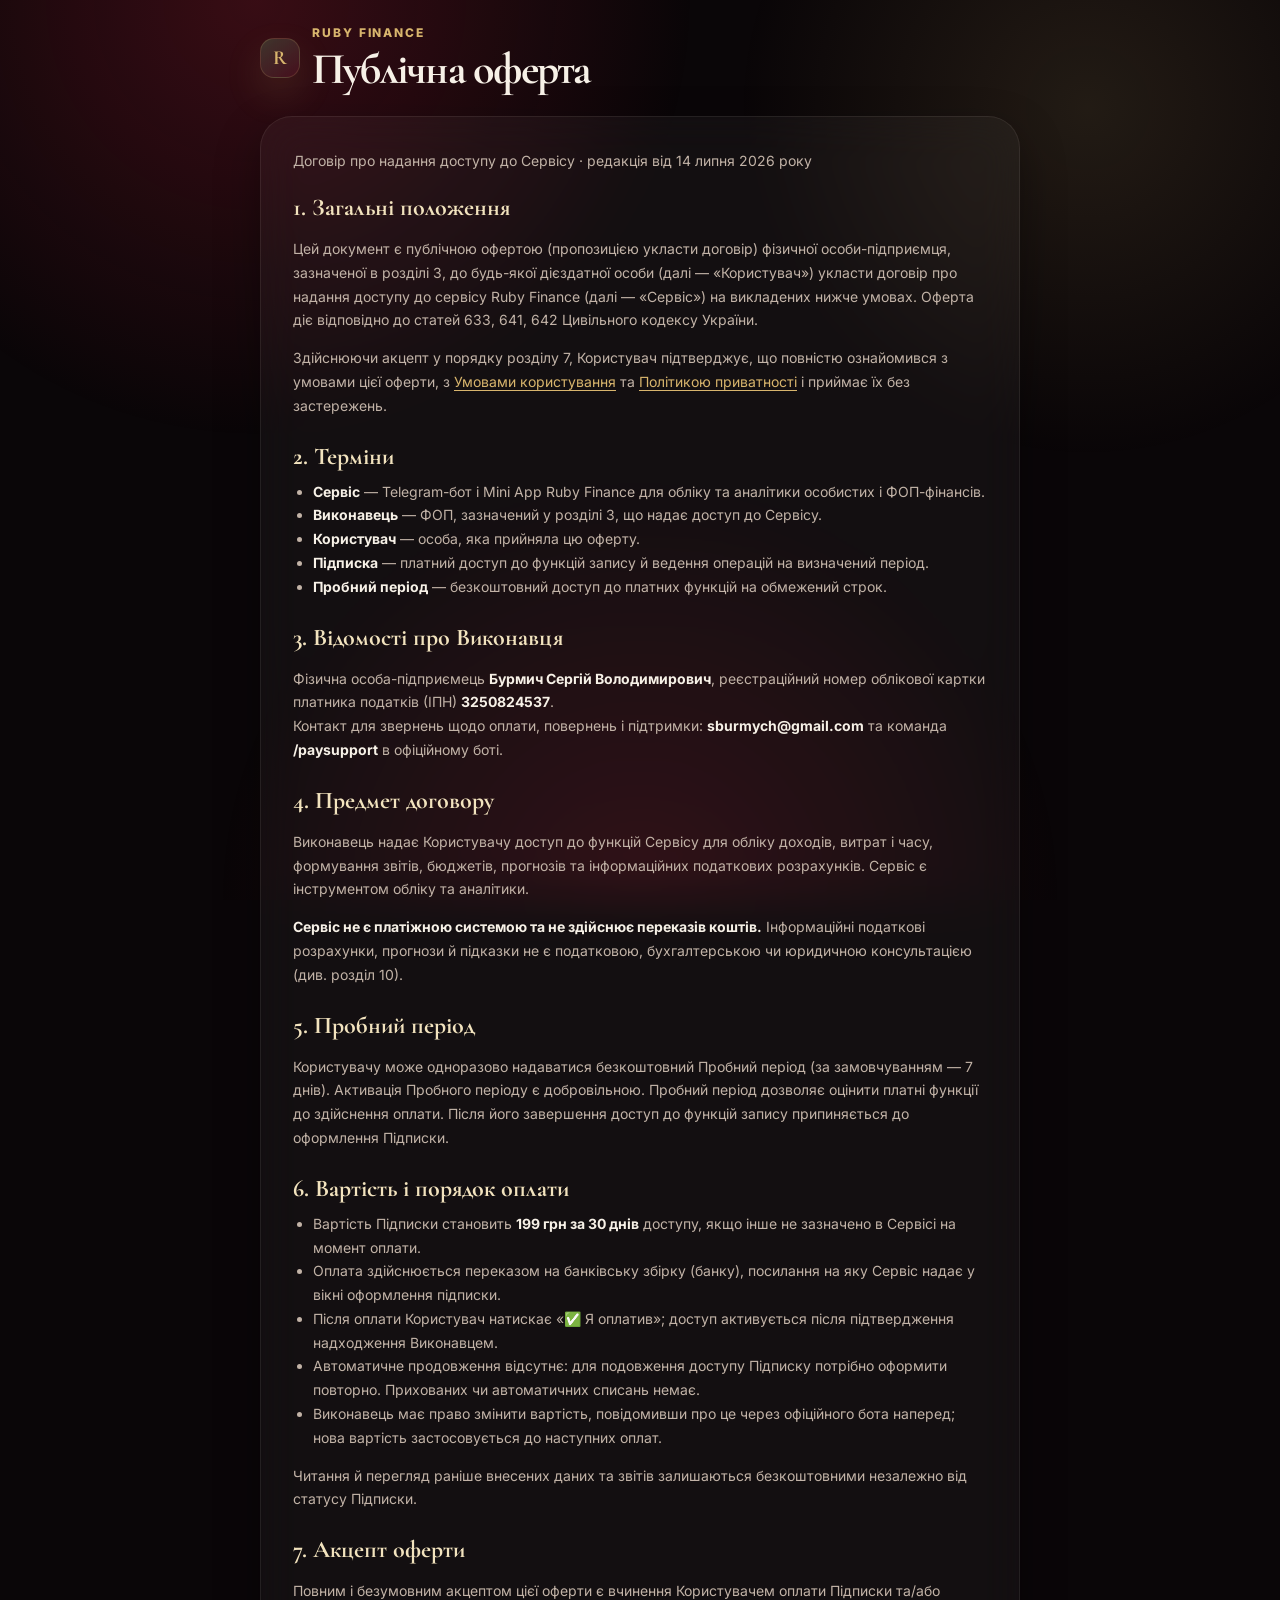
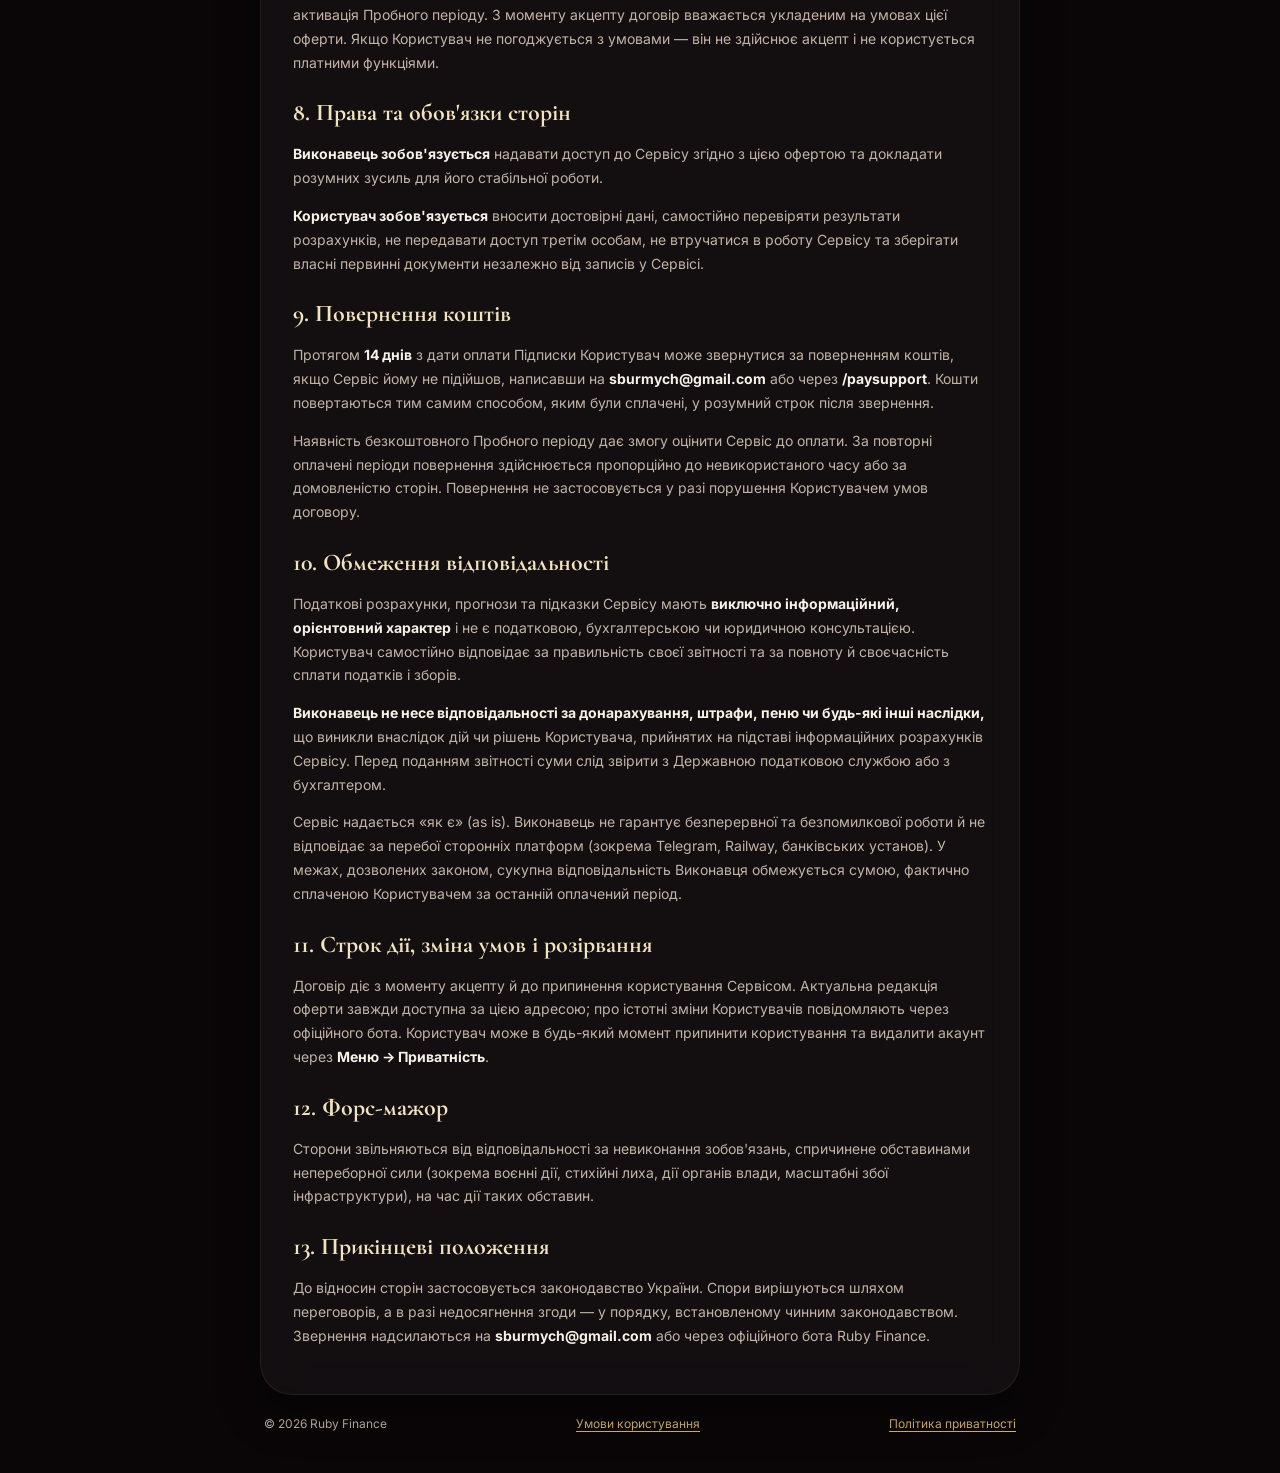
==== miniapp/offer.html @ 9d2286da "feat(legal): public offer + paid terms, /paysupport, and CI fix Launch-readiness P0 batch (all three" ====
<!doctype html>
<html lang="uk" data-theme="dark">
<head>
  <meta charset="utf-8" />
  <meta name="viewport" content="width=device-width, initial-scale=1, viewport-fit=cover" />
  <meta name="theme-color" content="#0A0608" />
  <title>Публічна оферта — Ruby Finance</title>
  <link rel="preconnect" href="https://fonts.googleapis.com" />
  <link rel="preconnect" href="https://fonts.gstatic.com" crossorigin />
  <link href="https://fonts.googleapis.com/css2?family=Cormorant+Garamond:wght@500;600;700&family=Inter:wght@500;600;700;800&display=swap" rel="stylesheet" />
  <link rel="stylesheet" href="./css/tokens.css" />
  <link rel="stylesheet" href="./css/components.css" />
  <link rel="stylesheet" href="./css/legal.css" />
</head>
<body class="legal-page">
  <main class="legal-shell">
    <header class="legal-header">
      <div class="brand"><div class="monogram" aria-hidden="true">R</div></div>
      <div>
        <div class="eyebrow">Ruby Finance</div>
        <h1>Публічна оферта</h1>
      </div>
    </header>

    <article class="panel legal-card">
      <p class="legal-meta">Договір про надання доступу до Сервісу · редакція від 14 липня 2026 року</p>

      <h2>1. Загальні положення</h2>
      <p>
        Цей документ є публічною офертою (пропозицією укласти договір) фізичної
        особи-підприємця, зазначеної в розділі 3, до будь-якої дієздатної особи
        (далі — «Користувач») укласти договір про надання доступу до сервісу
        Ruby Finance (далі — «Сервіс») на викладених нижче умовах. Оферта діє
        відповідно до статей 633, 641, 642 Цивільного кодексу України.
      </p>
      <p>
        Здійснюючи акцепт у порядку розділу 7, Користувач підтверджує, що
        повністю ознайомився з умовами цієї оферти, з <a href="/terms">Умовами
        користування</a> та <a href="/privacy">Політикою приватності</a> і
        приймає їх без застережень.
      </p>

      <h2>2. Терміни</h2>
      <ul>
        <li><strong>Сервіс</strong> — Telegram-бот і Mini App Ruby Finance для обліку та аналітики особистих і ФОП-фінансів.</li>
        <li><strong>Виконавець</strong> — ФОП, зазначений у розділі 3, що надає доступ до Сервісу.</li>
        <li><strong>Користувач</strong> — особа, яка прийняла цю оферту.</li>
        <li><strong>Підписка</strong> — платний доступ до функцій запису й ведення операцій на визначений період.</li>
        <li><strong>Пробний період</strong> — безкоштовний доступ до платних функцій на обмежений строк.</li>
      </ul>

      <h2>3. Відомості про Виконавця</h2>
      <p>
        Фізична особа-підприємець <strong>Бурмич Сергій Володимирович</strong>,
        реєстраційний номер облікової картки платника податків (ІПН)
        <strong>3250824537</strong>.<br />
        Контакт для звернень щодо оплати, повернень і підтримки:
        <strong>sburmych@gmail.com</strong> та команда <strong>/paysupport</strong> в офіційному боті.
      </p>

      <h2>4. Предмет договору</h2>
      <p>
        Виконавець надає Користувачу доступ до функцій Сервісу для обліку доходів,
        витрат і часу, формування звітів, бюджетів, прогнозів та інформаційних
        податкових розрахунків. Сервіс є інструментом обліку та аналітики.
      </p>
      <p>
        <strong>Сервіс не є платіжною системою та не здійснює переказів коштів.</strong>
        Інформаційні податкові розрахунки, прогнози й підказки не є податковою,
        бухгалтерською чи юридичною консультацією (див. розділ 10).
      </p>

      <h2>5. Пробний період</h2>
      <p>
        Користувачу може одноразово надаватися безкоштовний Пробний період
        (за замовчуванням — 7 днів). Активація Пробного періоду є добровільною.
        Пробний період дозволяє оцінити платні функції до здійснення оплати.
        Після його завершення доступ до функцій запису припиняється до
        оформлення Підписки.
      </p>

      <h2>6. Вартість і порядок оплати</h2>
      <ul>
        <li>Вартість Підписки становить <strong>199 грн за 30 днів</strong> доступу, якщо інше не зазначено в Сервісі на момент оплати.</li>
        <li>Оплата здійснюється переказом на банківську збірку (банку), посилання на яку Сервіс надає у вікні оформлення підписки.</li>
        <li>Після оплати Користувач натискає «✅ Я оплатив»; доступ активується після підтвердження надходження Виконавцем.</li>
        <li>Автоматичне продовження відсутнє: для подовження доступу Підписку потрібно оформити повторно. Прихованих чи автоматичних списань немає.</li>
        <li>Виконавець має право змінити вартість, повідомивши про це через офіційного бота наперед; нова вартість застосовується до наступних оплат.</li>
      </ul>
      <p>
        Читання й перегляд раніше внесених даних та звітів залишаються
        безкоштовними незалежно від статусу Підписки.
      </p>

      <h2>7. Акцепт оферти</h2>
      <p>
        Повним і безумовним акцептом цієї оферти є вчинення Користувачем
        оплати Підписки та/або активація Пробного періоду. З моменту акцепту
        договір вважається укладеним на умовах цієї оферти. Якщо Користувач не
        погоджується з умовами — він не здійснює акцепт і не користується
        платними функціями.
      </p>

      <h2>8. Права та обов'язки сторін</h2>
      <p><strong>Виконавець зобов'язується</strong> надавати доступ до Сервісу згідно з цією офертою та докладати розумних зусиль для його стабільної роботи.</p>
      <p><strong>Користувач зобов'язується</strong> вносити достовірні дані, самостійно перевіряти результати розрахунків, не передавати доступ третім особам, не втручатися в роботу Сервісу та зберігати власні первинні документи незалежно від записів у Сервісі.</p>

      <h2>9. Повернення коштів</h2>
      <p>
        Протягом <strong>14 днів</strong> з дати оплати Підписки Користувач може
        звернутися за поверненням коштів, якщо Сервіс йому не підійшов,
        написавши на <strong>sburmych@gmail.com</strong> або через
        <strong>/paysupport</strong>. Кошти повертаються тим самим способом, яким
        були сплачені, у розумний строк після звернення.
      </p>
      <p>
        Наявність безкоштовного Пробного періоду дає змогу оцінити Сервіс до
        оплати. За повторні оплачені періоди повернення здійснюється пропорційно
        до невикористаного часу або за домовленістю сторін. Повернення не
        застосовується у разі порушення Користувачем умов договору.
      </p>

      <h2>10. Обмеження відповідальності</h2>
      <p>
        Податкові розрахунки, прогнози та підказки Сервісу мають
        <strong>виключно інформаційний, орієнтовний характер</strong> і не є
        податковою, бухгалтерською чи юридичною консультацією. Користувач
        самостійно відповідає за правильність своєї звітності та за повноту й
        своєчасність сплати податків і зборів.
      </p>
      <p>
        <strong>Виконавець не несе відповідальності за донарахування, штрафи,
        пеню чи будь-які інші наслідки,</strong> що виникли внаслідок дій чи
        рішень Користувача, прийнятих на підставі інформаційних розрахунків
        Сервісу. Перед поданням звітності суми слід звірити з Державною
        податковою службою або з бухгалтером.
      </p>
      <p>
        Сервіс надається «як є» (as is). Виконавець не гарантує безперервної та
        безпомилкової роботи й не відповідає за перебої сторонніх платформ
        (зокрема Telegram, Railway, банківських установ). У межах, дозволених
        законом, сукупна відповідальність Виконавця обмежується сумою, фактично
        сплаченою Користувачем за останній оплачений період.
      </p>

      <h2>11. Строк дії, зміна умов і розірвання</h2>
      <p>
        Договір діє з моменту акцепту й до припинення користування Сервісом.
        Актуальна редакція оферти завжди доступна за цією адресою; про істотні
        зміни Користувачів повідомляють через офіційного бота. Користувач може
        в будь-який момент припинити користування та видалити акаунт через
        <strong>Меню → Приватність</strong>.
      </p>

      <h2>12. Форс-мажор</h2>
      <p>
        Сторони звільняються від відповідальності за невиконання зобов'язань,
        спричинене обставинами непереборної сили (зокрема воєнні дії, стихійні
        лиха, дії органів влади, масштабні збої інфраструктури), на час дії
        таких обставин.
      </p>

      <h2>13. Прикінцеві положення</h2>
      <p>
        До відносин сторін застосовується законодавство України. Спори
        вирішуються шляхом переговорів, а в разі недосягнення згоди — у
        порядку, встановленому чинним законодавством. Звернення надсилаються на
        <strong>sburmych@gmail.com</strong> або через офіційного бота Ruby Finance.
      </p>
    </article>

    <footer class="legal-footer">
      <span>© 2026 Ruby Finance</span>
      <a href="/terms">Умови користування</a>
      <a href="/privacy">Політика приватності</a>
    </footer>
  </main>
</body>
</html>
---- miniapp/css/tokens.css ----
/* Ruby Finance — Design Tokens
   Luxury fintech palette with deep crimson + champagne accents.
   Dark-first; light variant inverts via [data-theme="light"]. */

:root {
  color-scheme: dark;

  /* ── Brand palette ─────────────────────────────────────────── */
  --ruby-ink:        #0A0608;   /* obsidian black, app background */
  --ruby-graphite:   #14101A;   /* secondary surfaces            */
  --ruby-fog:        #1E1820;   /* tertiary surfaces             */
  --ruby-line:       rgba(216, 181, 109, 0.18);
  --ruby-line-soft:  rgba(247, 241, 231, 0.08);

  --ruby-oxblood:    #3A0B14;
  --ruby-burgundy:   #6E0F1F;
  --ruby-primary:    #9B1B30;   /* signature crimson — CTA       */
  --ruby-primary-hot:#C2243B;   /* hover/active state            */

  --ruby-gold:       #D8B56D;   /* champagne hairline accents    */
  --ruby-gold-soft:  #F2E3BE;
  --ruby-ivory:      #F7F1E7;   /* primary text                  */
  --ruby-muted:      #C2B3A7;   /* secondary text, WCAG AA       */
  --ruby-dim:        #9A8C83;   /* tertiary text, WCAG AA        */

  --ruby-success:    #6FB67E;
  --ruby-danger:     #D45A4F;
  --ruby-warning:    #E8B863;

  /* ── Brand-locked surface vars (ignore Telegram theme on purpose) ──
     Ruby Finance ships its own identity. We do NOT inherit
     --tg-theme-*-color, because that lets a user's bright iOS theme
     wash out the luxury palette in daylight. */
  --tg-bg:          var(--ruby-ink);
  --tg-bg-sec:      var(--ruby-graphite);
  --tg-text:        var(--ruby-ivory);
  --tg-hint:        var(--ruby-muted);
  --tg-link:        var(--ruby-gold);
  --tg-button:      var(--ruby-primary);
  --tg-button-text: var(--ruby-ivory);

  /* ── Typography ────────────────────────────────────────────── */
  --font-ui: -apple-system, BlinkMacSystemFont, "SF Pro Display",
             "Inter", "Segoe UI", "Roboto", system-ui, sans-serif;
  --font-display: "Cormorant Garamond", "Georgia", "Times New Roman", serif;
  --font-mono: "SF Mono", "JetBrains Mono", "Menlo", monospace;

  --fs-12: 12px;
  --fs-13: 13px;
  --fs-14: 14px;
  --fs-15: 15px;
  --fs-17: 17px;
  --fs-20: 20px;
  --fs-24: 24px;
  --fs-32: 32px;
  --fs-44: 44px;
  --touch-target: 44px;

  --lh-tight: 1.05;
  --lh-snug:  1.25;
  --lh-base:  1.5;

  --tracking-eyebrow: 0.16em;
  --tracking-tight:  -0.04em;
  --tracking-hero:   -0.06em;

  /* ── Spacing scale (4px base) ──────────────────────────────── */
  --sp-1: 4px;
  --sp-2: 8px;
  --sp-3: 12px;
  --sp-4: 16px;
  --sp-5: 20px;
  --sp-6: 24px;
  --sp-8: 32px;
  --sp-10: 40px;
  --sp-12: 48px;

  /* ── Radius ────────────────────────────────────────────────── */
  --r-sm:  10px;
  --r-md:  14px;
  --r-lg:  18px;
  --r-xl:  24px;
  --r-2xl: 32px;
  --r-pill: 999px;

  /* ── Shadows / depth ──────────────────────────────────────── */
  --shadow-card: 0 18px 44px rgba(0, 0, 0, 0.36);
  --shadow-gold: 0 16px 38px rgba(216, 181, 109, 0.14);
  --shadow-crimson: 0 18px 38px rgba(155, 27, 48, 0.36);
  --shadow-deep:  0 32px 88px rgba(0, 0, 0, 0.54);

  /* ── Motion ────────────────────────────────────────────────── */
  --ease-out: cubic-bezier(.22,.61,.36,1);
  --t-fast:  120ms;
  --t-base:  220ms;
  --t-slow:  360ms;

  /* ── Layout chrome ─────────────────────────────────────────── */
  --nav-h: 76px;
  --safe-top: env(safe-area-inset-top, 0px);
  --safe-bottom: env(safe-area-inset-bottom, 0px);
  /* Telegram fullscreen overlays its own Close / ⋯ controls on top of the app.
     telegram.js sets this to safeAreaInset.top + contentSafeAreaInset.top so
     our header clears them; falls back to the OS notch when not fullscreen. */
  --tg-top-inset: env(safe-area-inset-top, 0px);
}

/* Light mode is intentionally NOT supported — Ruby Finance is dark-only.
   Re-assert dark palette under any prefers-color-scheme so iOS daytime
   schedules can't bleach the app. */
@media (prefers-color-scheme: light) {
  :root {
    color-scheme: dark;
    --ruby-ink:        #0A0608;
    --ruby-graphite:   #14101A;
    --ruby-fog:        #1E1820;
    --ruby-line:       rgba(216, 181, 109, 0.18);
    --ruby-line-soft:  rgba(247, 241, 231, 0.08);
    --ruby-oxblood:    #3A0B14;
    --ruby-burgundy:   #6E0F1F;
    --ruby-primary:    #9B1B30;
    --ruby-primary-hot:#C2243B;
    --ruby-gold:       #D8B56D;
    --ruby-gold-soft:  #F2E3BE;
    --ruby-ivory:      #F7F1E7;
    --ruby-muted:      #C2B3A7;
    --ruby-dim:        #9A8C83;
  }
}
---- miniapp/css/components.css ----
/* Ruby Finance — Base components */

* { box-sizing: border-box; -webkit-tap-highlight-color: transparent; }
html, body { margin: 0; padding: 0; min-height: 100%; }
button, [role="button"] {
  min-width: var(--touch-target);
  min-height: var(--touch-target);
  touch-action: manipulation;
}
:where(button, a, input, select, textarea, [tabindex]):focus-visible {
  outline: 3px solid var(--ruby-gold-soft);
  outline-offset: 3px;
}
body {
  background: var(--ruby-ink);
  color: var(--ruby-ivory);
  font-family: var(--font-ui);
  font-size: var(--fs-15);
  line-height: var(--lh-base);
  -webkit-font-smoothing: antialiased;
  text-rendering: optimizeLegibility;
  padding-top: var(--safe-top);
  padding-bottom: calc(var(--nav-h) + var(--safe-bottom) + var(--sp-4));
  overscroll-behavior-y: contain;
  /* iOS Safari overrides via prefers-color-scheme need an explicit signal */
  color-scheme: dark;
}

/* Ambient background — radial crimson glow, gold corner */
body::before {
  content: "";
  position: fixed;
  inset: 0;
  pointer-events: none;
  z-index: 0;
  background:
    radial-gradient(circle at 20% 0%,  rgba(155, 27, 48, 0.32), transparent 32%),
    radial-gradient(circle at 85% 12%, rgba(216, 181, 109, 0.12), transparent 26%),
    radial-gradient(circle at 50% 100%, rgba(110, 15, 31, 0.32), transparent 38%);
}

#root, main { position: relative; z-index: 1; }

/* ── Header ─────────────────────────────────────────────────── */
.app-header {
  padding: calc(var(--sp-3) + var(--tg-top-inset)) var(--sp-5) var(--sp-2);
  display: flex; align-items: center; justify-content: space-between;
  gap: var(--sp-3);
}
.brand { display: flex; align-items: center; gap: var(--sp-3); }
.brand .monogram {
  width: 40px; height: 40px;
  display: grid; place-items: center;
  background:
    linear-gradient(145deg, rgba(216,181,109,.22), rgba(110,15,31,.55)),
    var(--ruby-graphite);
  border: 1px solid var(--ruby-line);
  border-radius: var(--r-md);
  color: var(--ruby-gold);
  font-family: var(--font-display);
  font-size: var(--fs-20);
  font-weight: 700;
  letter-spacing: var(--tracking-tight);
  box-shadow: var(--shadow-gold);
}
.brand .wordmark { display: flex; flex-direction: column; }
.brand .eyebrow {
  font-size: var(--fs-12);
  letter-spacing: var(--tracking-eyebrow);
  text-transform: uppercase;
  color: var(--ruby-gold);
  font-weight: 700;
  line-height: 1;
}
.brand .screen-title {
  font-family: var(--font-display);
  font-size: var(--fs-24);
  line-height: var(--lh-tight);
  letter-spacing: var(--tracking-tight);
  color: var(--ruby-ivory);
  font-weight: 700;
  margin-top: 2px;
}
.ghost-btn {
  width: 40px; height: 40px;
  border: 1px solid var(--ruby-line);
  background: rgba(255,255,255,.04);
  color: var(--ruby-gold);
  border-radius: var(--r-md);
  display: grid; place-items: center;
  cursor: pointer;
  transition: transform var(--t-fast) var(--ease-out),
              background var(--t-fast) var(--ease-out);
}
.ghost-btn:active { transform: scale(0.96); background: rgba(255,255,255,.08); }

/* ── Cards & panels ─────────────────────────────────────────── */
.panel, .card {
  border-radius: var(--r-2xl);
  background: rgba(255,255,255,.038);
  border: 1px solid var(--ruby-line-soft);
  box-shadow: var(--shadow-card);
  backdrop-filter: blur(22px);
  -webkit-backdrop-filter: blur(22px);
}

/* ── Balance card (hero) ───────────────────────────────────── */
.balance-card {
  position: relative; overflow: hidden;
  padding: var(--sp-6);
  border-radius: var(--r-2xl);
  background:
    radial-gradient(circle at 88% 6%, rgba(216,181,109,.34), transparent 28%),
    linear-gradient(135deg, #2A0710 0%, #6E0F1F 50%, #100507 100%);
  border: 1px solid rgba(216,181,109,.28);
  box-shadow: var(--shadow-card);
  min-height: 200px;
}
.balance-card::before {
  content: "";
  position: absolute; inset: 12px;
  border-radius: calc(var(--r-2xl) - 12px);
  border: 1px solid rgba(216,181,109,.14);
  pointer-events: none;
}
.balance-label {
  font-size: var(--fs-12);
  letter-spacing: var(--tracking-eyebrow);
  text-transform: uppercase;
  color: var(--ruby-muted);
  font-weight: 700;
}
.balance-value {
  margin-top: var(--sp-3);
  font-family: var(--font-display);
  font-size: var(--fs-44);
  line-height: var(--lh-tight);
  letter-spacing: var(--tracking-hero);
  color: var(--ruby-ivory);
  font-weight: 700;
}
.balance-sub {
  margin-top: var(--sp-2);
  color: var(--ruby-gold);
  font-size: var(--fs-13);
  font-weight: 700;
}
.balance-card .metric-row {
  display: grid; grid-template-columns: 1fr 1fr;
  gap: var(--sp-3); margin-top: var(--sp-6);
}
.metric-row .metric {
  padding: var(--sp-3);
  border-radius: var(--r-lg);
  background: rgba(255,255,255,.05);
  border: 1px solid rgba(216,181,109,.14);
}
.metric span {
  display: block;
  color: var(--ruby-muted);
  font-size: var(--fs-12);
  text-transform: uppercase;
  letter-spacing: var(--tracking-eyebrow);
  font-weight: 700;
}
.metric strong {
  display: block;
  margin-top: 6px;
  color: var(--ruby-ivory);
  font-size: var(--fs-17);
  font-weight: 750;
  letter-spacing: var(--tracking-tight);
}

/* ── Section heading ────────────────────────────────────────── */
.section-head {
  margin: var(--sp-6) var(--sp-1) var(--sp-3);
  display: flex; align-items: baseline; justify-content: space-between;
}
.section-title {
  font-size: var(--fs-15);
  font-weight: 800;
  color: var(--ruby-ivory);
  letter-spacing: -0.01em;
}
.section-link {
  background: transparent; border: 0;
  color: var(--ruby-gold);
  font-size: var(--fs-13); font-weight: 800;
  cursor: pointer;
}

/* ── Quick actions ──────────────────────────────────────────── */
.quick-actions {
  display: grid;
  grid-template-columns: repeat(3, 1fr);
  gap: var(--sp-2);
  margin: var(--sp-4) 0;
}
.quick-action {
  min-height: 86px;
  border: 1px solid var(--ruby-line-soft);
  background: rgba(255,255,255,.04);
  color: var(--ruby-ivory);
  border-radius: var(--r-xl);
  padding: var(--sp-3);
  text-align: left;
  cursor: pointer;
  transition: transform var(--t-fast) var(--ease-out),
              background var(--t-fast) var(--ease-out),
              border-color var(--t-fast) var(--ease-out);
}
.quick-action:active { transform: scale(0.97); background: rgba(255,255,255,.08); }
.quick-action .icon {
  width: 32px; height: 32px;
  display: grid; place-items: center;
  border-radius: var(--r-md);
  border: 1px solid var(--ruby-line);
  color: var(--ruby-gold);
  font-family: var(--font-display);
  font-size: var(--fs-17);
  font-weight: 800;
  margin-bottom: var(--sp-3);
}
.quick-action .label {
  display: block;
  font-size: var(--fs-13);
  font-weight: 800;
  letter-spacing: -0.02em;
  color: var(--ruby-ivory);
}
.quick-action .sub {
  display: block;
  margin-top: 2px;
  font-size: var(--fs-12);
  color: var(--ruby-muted);
  font-weight: 600;
}

/* ── Rows / lists ──────────────────────────────────────────── */
.row-list { display: flex; flex-direction: column; gap: var(--sp-2); }
.row {
  display: grid;
  grid-template-columns: 44px 1fr auto;
  align-items: center;
  gap: var(--sp-3);
  padding: var(--sp-3);
  border-radius: var(--r-xl);
  background: rgba(255,255,255,.038);
  border: 1px solid var(--ruby-line-soft);
  transition: background var(--t-fast) var(--ease-out);
}
.row:active { background: rgba(255,255,255,.06); }
.row-action {
  width: 100%;
  color: inherit;
  font: inherit;
  text-align: left;
  cursor: pointer;
}
.row-action > span:not(.avatar, .row-chevron) {
  display: block;
  min-width: 0;
}
.row-action .row-title,
.row-action .row-meta { display: block; }
.row .avatar {
  width: 44px; height: 44px;
  display: grid; place-items: center;
  border-radius: var(--r-md);
  background: linear-gradient(145deg, rgba(216,181,109,.14), rgba(110,15,31,.20));
  border: 1px solid var(--ruby-line-soft);
  color: var(--ruby-gold);
  font-size: var(--fs-17);
  font-weight: 800;
}
.row .row-title {
  font-size: var(--fs-14);
  font-weight: 800;
  color: var(--ruby-ivory);
  letter-spacing: -0.02em;
}
.row .row-meta {
  margin-top: 2px;
  color: var(--ruby-muted);
  font-size: var(--fs-12);
  font-weight: 600;
}
.row .row-chevron { color: var(--ruby-dim); font-size: var(--fs-17); }
.amount { font-size: var(--fs-14); font-weight: 850; letter-spacing: -0.02em; }
.amount.income  { color: var(--ruby-success); }
.amount.expense { color: var(--ruby-danger); }

/* ── Segmented control ──────────────────────────────────────── */
.segmented {
  display: grid; grid-auto-flow: column; grid-auto-columns: 1fr;
  gap: 4px; padding: 4px;
  border-radius: var(--r-lg);
  background: rgba(255,255,255,.04);
  border: 1px solid var(--ruby-line-soft);
  margin-bottom: var(--sp-4);
}
.segment {
  border: 0; background: transparent;
  border-radius: var(--r-md);
  padding: 10px 8px;
  color: var(--ruby-muted);
  font-size: var(--fs-12); font-weight: 800;
  cursor: pointer;
  transition: all var(--t-fast) var(--ease-out);
}
.segment.active {
  color: var(--ruby-gold);
  background: linear-gradient(145deg, rgba(216,181,109,.14), rgba(110,15,31,.34));
  box-shadow: inset 0 0 0 1px rgba(216,181,109,.22);
}

/* ── Forms ──────────────────────────────────────────────────── */
.field { display: grid; gap: 8px; margin-bottom: var(--sp-3); }
.field label {
  font-size: var(--fs-12);
  letter-spacing: var(--tracking-eyebrow);
  text-transform: uppercase;
  font-weight: 800;
  color: var(--ruby-gold);
}
.input, input[type="text"], input[type="number"], select, textarea {
  width: 100%;
  border: 1px solid var(--ruby-line-soft);
  background: rgba(255,255,255,.04);
  color: var(--ruby-ivory);
  min-height: 52px;
  padding: 14px 16px;
  border-radius: var(--r-lg);
  outline: none;
  font-size: var(--fs-15);
  font-weight: 700;
  font-family: var(--font-ui);
  transition: border-color var(--t-fast) var(--ease-out),
              background var(--t-fast) var(--ease-out);
}
.input:focus, input:focus, select:focus, textarea:focus {
  border-color: var(--ruby-gold);
  background: rgba(255,255,255,.06);
}
.amount-input {
  min-height: 80px;
  font-family: var(--font-display);
  font-size: var(--fs-44);
  font-weight: 800;
  letter-spacing: var(--tracking-hero);
  text-align: center;
}
.chip-grid { display: flex; flex-wrap: wrap; gap: var(--sp-2); }
.chip {
  border: 1px solid var(--ruby-line-soft);
  background: rgba(255,255,255,.04);
  color: var(--ruby-muted);
  border-radius: var(--r-pill);
  padding: 10px 14px;
  font-size: var(--fs-12);
  font-weight: 800;
  cursor: pointer;
  transition: all var(--t-fast) var(--ease-out);
}
.chip.active {
  color: var(--ruby-gold);
  border-color: var(--ruby-gold);
  background: rgba(216,181,109,.10);
}

/* ── Buttons ────────────────────────────────────────────────── */
.btn {
  width: 100%;
  min-height: 56px;
  border-radius: var(--r-lg);
  border: 1px solid transparent;
  font-size: var(--fs-14); font-weight: 800;
  letter-spacing: 0.02em;
  cursor: pointer;
  transition: transform var(--t-fast) var(--ease-out),
              opacity var(--t-fast) var(--ease-out);
}
.btn:active { transform: scale(0.985); }
.btn-primary {
  color: var(--ruby-ivory);
  background: linear-gradient(135deg, var(--ruby-burgundy), var(--ruby-primary));
  border-color: rgba(216,181,109,.38);
  box-shadow: var(--shadow-crimson);
}
.btn-secondary {
  color: var(--ruby-ivory);
  background: rgba(255,255,255,.06);
  border-color: var(--ruby-line);
}
.btn-ghost {
  color: var(--ruby-gold);
  background: transparent;
  border-color: var(--ruby-line);
}

/* ── Bottom navigation (floating glass) ─────────────────────── */
.bottom-nav {
  position: fixed;
  left: var(--sp-3); right: var(--sp-3);
  bottom: calc(var(--safe-bottom) + var(--sp-3));
  height: var(--nav-h);
  display: grid;
  grid-template-columns: repeat(5, 1fr);
  gap: 2px;
  padding: var(--sp-2);
  border-radius: var(--r-2xl);
  background: rgba(10,6,8,.78);
  border: 1px solid var(--ruby-line);
  box-shadow: 0 18px 58px rgba(0,0,0,.46);
  backdrop-filter: blur(24px);
  -webkit-backdrop-filter: blur(24px);
  z-index: 10;
}
.nav-item {
  border: 0; background: transparent;
  color: var(--ruby-muted);
  cursor: pointer;
  display: flex; flex-direction: column; align-items: center; gap: 4px;
  border-radius: var(--r-md);
  padding: 6px 2px;
  font-size: var(--fs-12); font-weight: 800; letter-spacing: 0.02em;
  transition: color var(--t-fast) var(--ease-out);
}
.nav-item .nav-icon {
  width: 22px; height: 22px;
  display: grid; place-items: center;
  border-radius: 8px;
  border: 1px solid transparent;
  font-family: var(--font-display);
  font-size: 12px; font-weight: 900;
}
.nav-item.active { color: var(--ruby-gold); }
.nav-item.active .nav-icon {
  border-color: var(--ruby-line);
  background: rgba(216,181,109,.10);
}

/* ── Toast ──────────────────────────────────────────────────── */
.toast {
  position: fixed;
  left: var(--sp-4); right: var(--sp-4);
  bottom: calc(var(--nav-h) + var(--safe-bottom) + var(--sp-6));
  padding: 14px 16px;
  border-radius: var(--r-lg);
  background: rgba(10,6,8,.92);
  border: 1px solid var(--ruby-line);
  color: var(--ruby-ivory);
  font-size: var(--fs-13);
  font-weight: 800;
  box-shadow: var(--shadow-deep);
  opacity: 0;
  transform: translateY(12px);
  transition: opacity var(--t-base) var(--ease-out),
              transform var(--t-base) var(--ease-out);
  pointer-events: none;
  z-index: 20;
}
.toast.show { opacity: 1; transform: translateY(0); }

/* ── Skeleton loader ────────────────────────────────────────── */
.sk {
  background: linear-gradient(90deg, rgba(255,255,255,.04), rgba(255,255,255,.08), rgba(255,255,255,.04));
  background-size: 200% 100%;
  animation: sk 1.4s linear infinite;
  border-radius: 8px;
}
@keyframes sk { from { background-position: 200% 0; } to { background-position: -200% 0; } }

/* ── Screen routing ─────────────────────────────────────────── */
.screen { display: none; animation: appear var(--t-base) var(--ease-out); }
.screen.active { display: block; }
@keyframes appear {
  from { opacity: 0; transform: translateY(8px); }
  to   { opacity: 1; transform: translateY(0); }
}
.content { padding: 0 var(--sp-4); max-width: 480px; margin: 0 auto; }

/* ── Donut + bars (reports) ─────────────────────────────────── */
.donut {
  width: 120px; height: 120px;
  border-radius: 50%;
  position: relative;
  box-shadow: 0 14px 36px rgba(0,0,0,.28);
}
.donut::after {
  content: ""; position: absolute; inset: 22px;
  border-radius: 50%;
  background: var(--ruby-ink);
  border: 1px solid var(--ruby-line-soft);
}
.legend { display: flex; flex-direction: column; gap: 8px; }
.legend-item {
  display: grid; grid-template-columns: 10px 1fr auto;
  gap: 10px; align-items: center;
  color: var(--ruby-muted);
  font-size: var(--fs-12); font-weight: 700;
}
.legend-item strong { color: var(--ruby-ivory); font-weight: 800; white-space: nowrap; }
.legend-item .legend-pct { color: var(--ruby-muted); font-weight: 700; margin-left: 2px; }
.swatch { width: 10px; height: 10px; border-radius: 50%; }
.bars { display: flex; flex-direction: column; gap: var(--sp-3); }
.bar-meta {
  display: flex; justify-content: space-between;
  font-size: var(--fs-12); font-weight: 700;
  color: var(--ruby-muted);
}
.bar-meta strong { color: var(--ruby-ivory); }
.bar-track {
  margin-top: 6px;
  height: 8px;
  border-radius: var(--r-pill);
  background: rgba(255,255,255,.06);
  overflow: hidden;
}
.bar-fill {
  height: 100%;
  border-radius: inherit;
  background: linear-gradient(90deg, var(--ruby-burgundy), var(--ruby-gold));
}

/* ── Numpad ─────────────────────────────────────────────────── */
.numpad {
  display: grid;
  grid-template-columns: repeat(3, 1fr);
  gap: var(--sp-2);
  margin-top: var(--sp-4);
}
.numkey {
  min-height: 56px;
  border-radius: var(--r-lg);
  background: rgba(255,255,255,.05);
  border: 1px solid var(--ruby-line-soft);
  color: var(--ruby-ivory);
  font-size: var(--fs-20);
  font-weight: 700;
  font-family: var(--font-display);
  cursor: pointer;
  transition: background var(--t-fast) var(--ease-out),
              transform var(--t-fast) var(--ease-out);
}
.numkey:active { background: rgba(255,255,255,.10); transform: scale(0.97); }
.numkey.action { color: var(--ruby-gold); background: rgba(216,181,109,.08); }

/* Reports navigation and keyboard-accessible drill rows */
.reports-tab-shell {
  position: relative;
  margin: 0 calc(-1 * var(--sp-4));
}
.reports-tab-shell::before,
.reports-tab-shell::after {
  content: "";
  position: absolute;
  top: 0;
  bottom: var(--sp-3);
  width: 28px;
  z-index: 2;
  pointer-events: none;
  opacity: 1;
  transition: opacity var(--t-fast) var(--ease-out);
}
.reports-tab-shell::before {
  left: 0;
  background: linear-gradient(90deg, var(--ruby-ink), transparent);
}
.reports-tab-shell::after {
  right: 0;
  background: linear-gradient(270deg, var(--ruby-ink), transparent);
}
.reports-tab-shell.at-start::before,
.reports-tab-shell.at-end::after { opacity: 0; }
.reports-tab-shell .tab-strip {
  margin-inline: 0;
  scroll-padding-inline: var(--sp-4);
}
.reports-tab-shell .tab-strip .tab { min-height: var(--touch-target); }
.report-ai-action {
  width: 100%;
  display: flex;
  align-items: center;
  justify-content: space-between;
  gap: var(--sp-3);
  margin: 0 0 var(--sp-4);
  padding: var(--sp-3) var(--sp-4);
  border: 1px solid var(--ruby-line);
  border-radius: var(--r-lg);
  background: linear-gradient(145deg, rgba(216,181,109,.08), rgba(110,15,31,.20));
  color: var(--ruby-ivory);
  font: 800 var(--fs-13)/var(--lh-snug) var(--font-ui);
  text-align: left;
  cursor: pointer;
}
.report-ai-action.active {
  color: var(--ruby-gold-soft);
  border-color: var(--ruby-gold);
  background: linear-gradient(145deg, rgba(216,181,109,.16), rgba(110,15,31,.34));
}
.report-ai-action .report-ai-chevron,
.drill-chevron {
  color: var(--ruby-gold);
  font-family: var(--font-display);
  font-size: var(--fs-20);
  line-height: 1;
}
.drill-hint {
  margin: calc(-1 * var(--sp-2)) var(--sp-1) var(--sp-3);
  color: var(--ruby-muted);
  font-size: var(--fs-12);
  font-weight: 650;
}
.legend-item.drillable.drill-row {
  width: calc(100% + 12px);
  min-height: var(--touch-target);
  grid-template-columns: 10px minmax(0, 1fr) auto 20px;
  padding: 8px 6px;
  border: 0;
  background: transparent;
  text-align: left;
  font-family: var(--font-ui);
}
.drillable-bar.drill-row {
  width: 100%;
  min-height: var(--touch-target);
  display: block;
  padding: var(--sp-2);
  border: 0;
  background: transparent;
  color: inherit;
  text-align: left;
  font-family: var(--font-ui);
}
.drillable-bar .bar-meta {
  display: grid;
  grid-template-columns: minmax(0, 1fr) auto 20px;
  align-items: center;
  gap: var(--sp-2);
}

/* First-use onboarding and non-blocking empty-state previews */
.onboarding-layer {
  position: fixed;
  inset: 0;
  z-index: 70;
  display: grid;
  align-items: end;
  padding: var(--sp-4);
  padding-bottom: calc(var(--safe-bottom) + var(--sp-4));
  background: rgba(10, 6, 8, .68);
  backdrop-filter: blur(10px);
  -webkit-backdrop-filter: blur(10px);
}
.onboarding-panel {
  width: min(100%, 440px);
  margin: 0 auto;
  padding: var(--sp-5);
  border: 1px solid rgba(216,181,109,.38);
  border-radius: var(--r-2xl);
  background:
    radial-gradient(circle at 90% 0%, rgba(216,181,109,.20), transparent 32%),
    linear-gradient(145deg, var(--ruby-graphite), #18090d);
  box-shadow: var(--shadow-deep);
}
.onboarding-topline {
  display: flex;
  align-items: center;
  justify-content: space-between;
  gap: var(--sp-3);
}
.onboarding-progress {
  color: var(--ruby-gold);
  font-size: var(--fs-12);
  font-weight: 800;
  letter-spacing: var(--tracking-eyebrow);
  text-transform: uppercase;
}
.onboarding-skip {
  width: auto;
  padding-inline: var(--sp-3);
  border: 0;
  background: transparent;
  color: var(--ruby-muted);
  font: 750 var(--fs-12)/1 var(--font-ui);
  cursor: pointer;
}
.onboarding-symbol {
  width: 58px;
  height: 58px;
  display: grid;
  place-items: center;
  margin-top: var(--sp-5);
  border: 1px solid var(--ruby-line);
  border-radius: var(--r-lg);
  color: var(--ruby-gold);
  background: linear-gradient(145deg, rgba(216,181,109,.16), rgba(110,15,31,.36));
  font: 700 var(--fs-32)/1 var(--font-display);
}
.onboarding-title {
  margin: var(--sp-4) 0 0;
  color: var(--ruby-ivory);
  font: 700 var(--fs-24)/var(--lh-snug) var(--font-display);
  letter-spacing: var(--tracking-tight);
}
.onboarding-copy {
  min-height: 4.5em;
  margin: var(--sp-2) 0 0;
  color: var(--ruby-muted);
  font-size: var(--fs-14);
  line-height: 1.55;
}
.onboarding-dots {
  display: flex;
  gap: var(--sp-2);
  margin: var(--sp-5) 0 var(--sp-4);
}
.onboarding-dot {
  width: 8px;
  height: 8px;
  border-radius: var(--r-pill);
  background: var(--ruby-dim);
}
.onboarding-dot.active {
  width: 24px;
  background: var(--ruby-gold);
}
.onboarding-actions {
  display: grid;
  grid-template-columns: auto 1fr;
  gap: var(--sp-2);
}
.onboarding-actions [hidden] { display: none; }
.empty-state-cue {
  display: inline-flex;
  max-width: 300px;
  margin: 0 auto;
  padding: 8px 12px;
  border: 1px dashed var(--ruby-line);
  border-radius: var(--r-pill);
  color: var(--ruby-gold-soft);
  background: rgba(216,181,109,.06);
  font-size: var(--fs-12);
  line-height: 1.4;
  pointer-events: none;
}

@media (prefers-reduced-motion: reduce) {
  *, *::before, *::after {
    scroll-behavior: auto !important;
    animation-duration: .01ms !important;
    animation-iteration-count: 1 !important;
    transition-duration: .01ms !important;
  }
}
---- miniapp/css/legal.css ----
body.legal-page {
  padding: 0;
}

.legal-shell {
  width: min(100% - 32px, 760px);
  margin: 0 auto;
  padding: calc(var(--safe-top) + var(--sp-6)) 0 calc(var(--safe-bottom) + var(--sp-10));
}

.legal-header {
  display: flex;
  align-items: center;
  gap: var(--sp-3);
  margin-bottom: var(--sp-6);
}

.legal-header .monogram {
  flex: 0 0 auto;
}

.legal-header h1 {
  margin: var(--sp-1) 0 0;
  color: var(--ruby-ivory);
  font-family: var(--font-display);
  font-size: clamp(30px, 8vw, 44px);
  line-height: var(--lh-tight);
  letter-spacing: var(--tracking-tight);
}

.legal-header .eyebrow {
  color: var(--ruby-gold);
  font-size: var(--fs-12);
  font-weight: 800;
  letter-spacing: var(--tracking-eyebrow);
  text-transform: uppercase;
}

.legal-card {
  padding: clamp(18px, 5vw, 32px);
}

.legal-card h2 {
  margin: var(--sp-6) 0 var(--sp-2);
  color: var(--ruby-gold-soft);
  font-family: var(--font-display);
  font-size: var(--fs-24);
  line-height: var(--lh-snug);
}

.legal-card h2:first-of-type { margin-top: 0; }

.legal-card p,
.legal-card li {
  color: var(--ruby-muted);
  font-size: var(--fs-14);
  line-height: 1.7;
}

.legal-card strong { color: var(--ruby-ivory); }

.legal-card ul {
  margin: var(--sp-2) 0 0;
  padding-left: var(--sp-5);
}

.legal-card a,
.legal-footer a {
  color: var(--ruby-gold);
  text-underline-offset: 3px;
}

.legal-meta {
  margin: 0 0 var(--sp-5);
  color: var(--ruby-muted);
  font-size: var(--fs-12);
}

.legal-note {
  margin-top: var(--sp-5);
  padding: var(--sp-4);
  border: 1px solid var(--ruby-line);
  border-radius: var(--r-lg);
  background: rgba(216,181,109,.06);
}

.legal-footer {
  display: flex;
  flex-wrap: wrap;
  justify-content: space-between;
  gap: var(--sp-3);
  padding: var(--sp-5) var(--sp-1) 0;
  color: var(--ruby-muted);
  font-size: var(--fs-12);
}
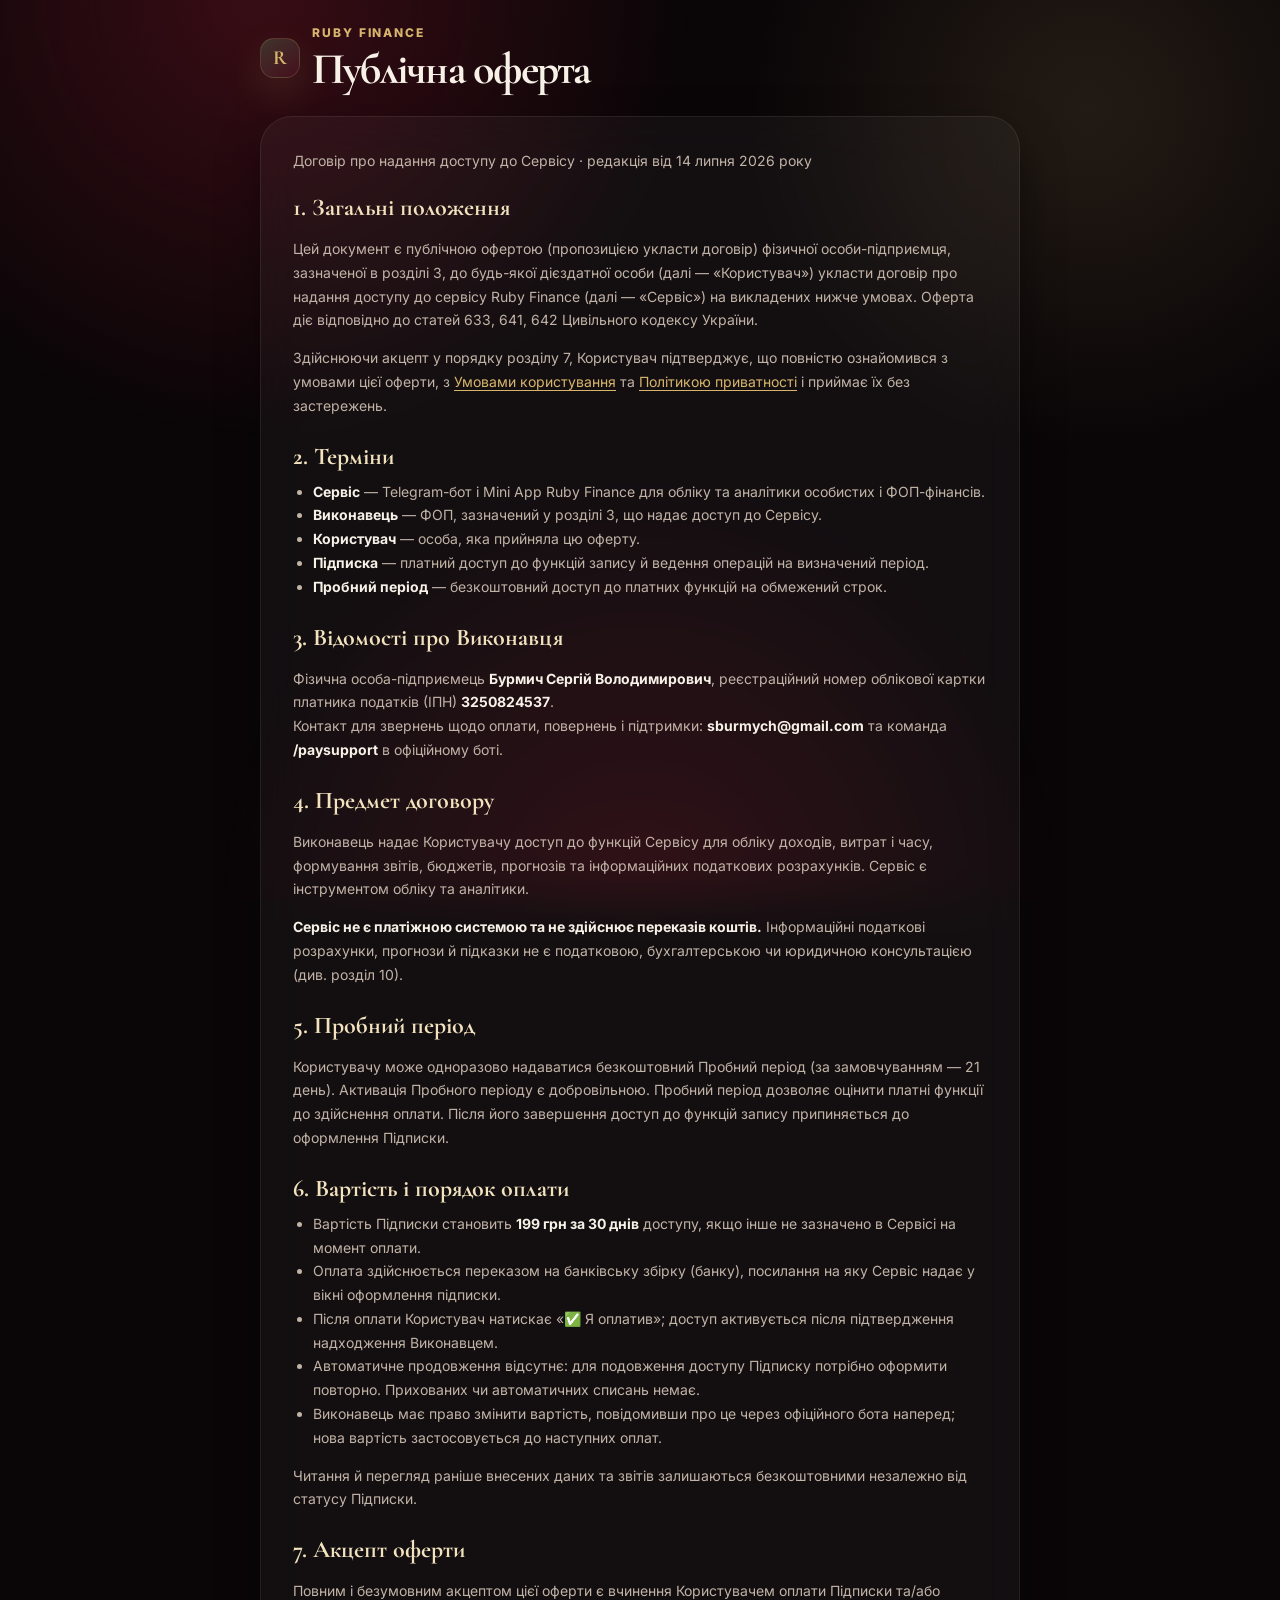
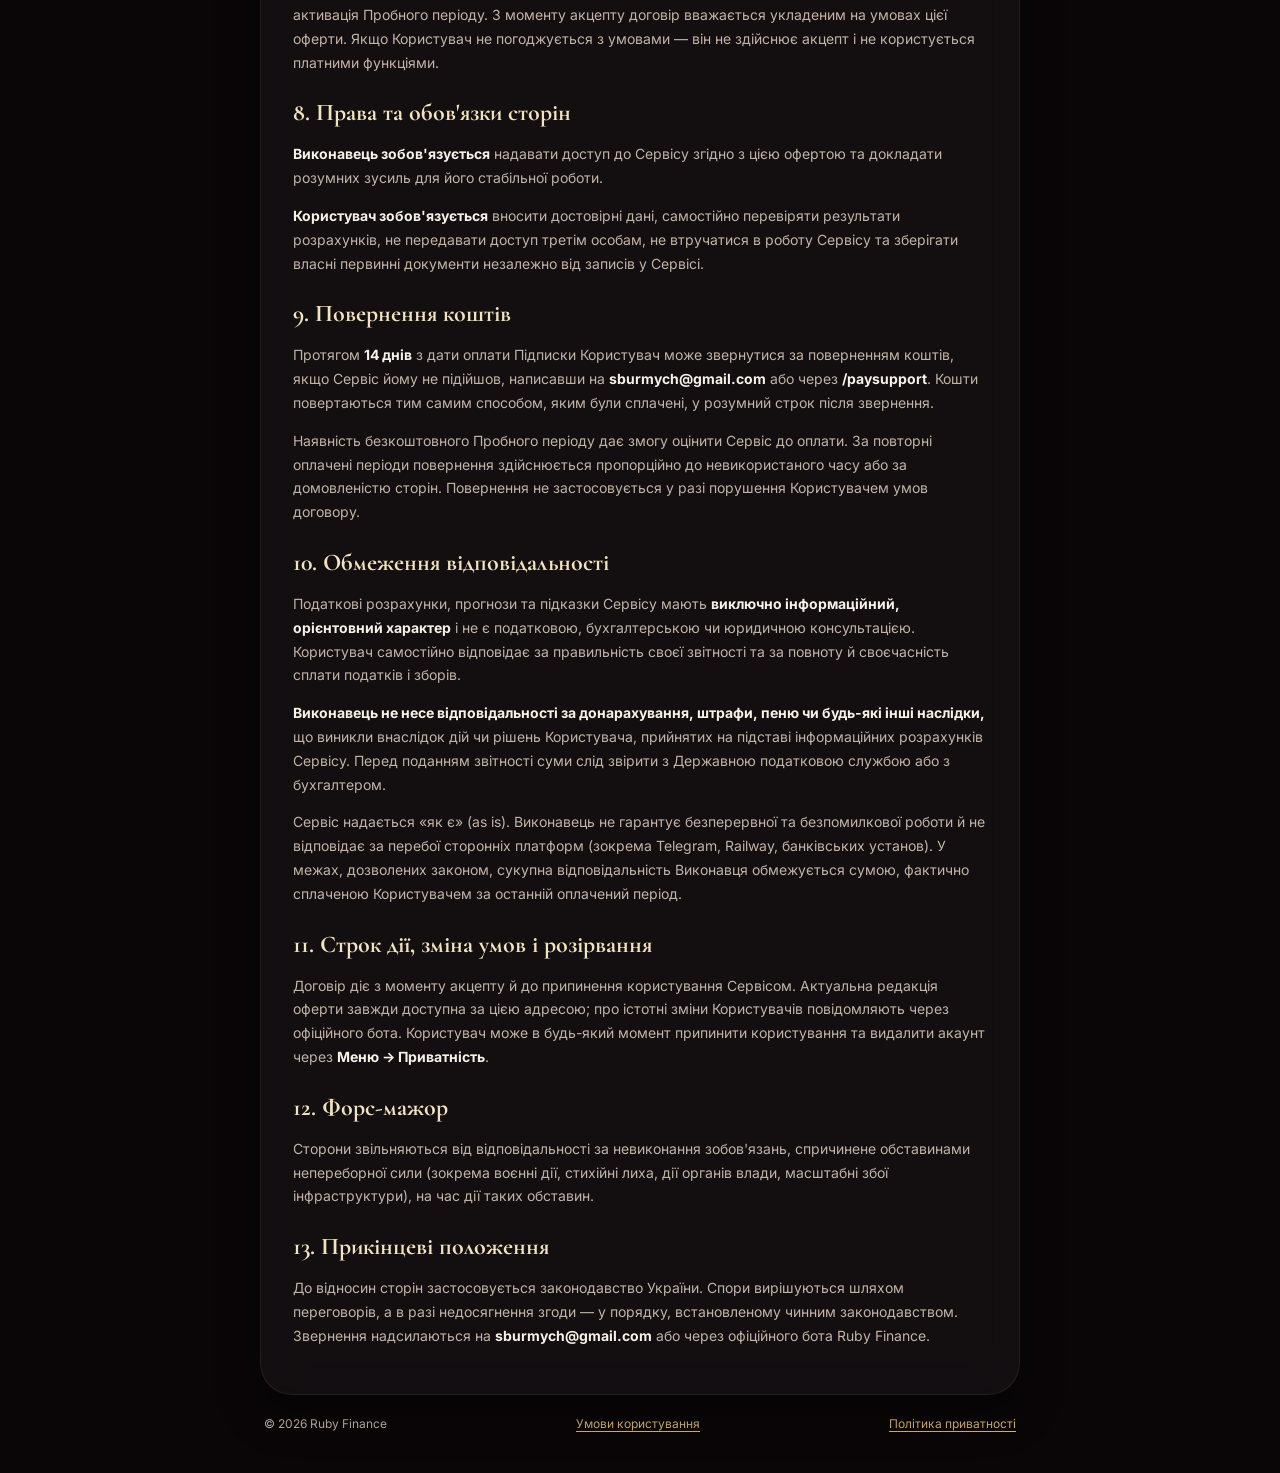
==== commit 5225edbd: "feat(trial): extend free trial 7 -> 21 days 7 days can expire before the aha-moment on a product who" ====
--- a/miniapp/offer.html
+++ b/miniapp/offer.html
@@ -73,7 +73,7 @@
       <h2>5. Пробний період</h2>
       <p>
         Користувачу може одноразово надаватися безкоштовний Пробний період
-        (за замовчуванням — 7 днів). Активація Пробного періоду є добровільною.
+        (за замовчуванням — 21 день). Активація Пробного періоду є добровільною.
         Пробний період дозволяє оцінити платні функції до здійснення оплати.
         Після його завершення доступ до функцій запису припиняється до
         оформлення Підписки.
